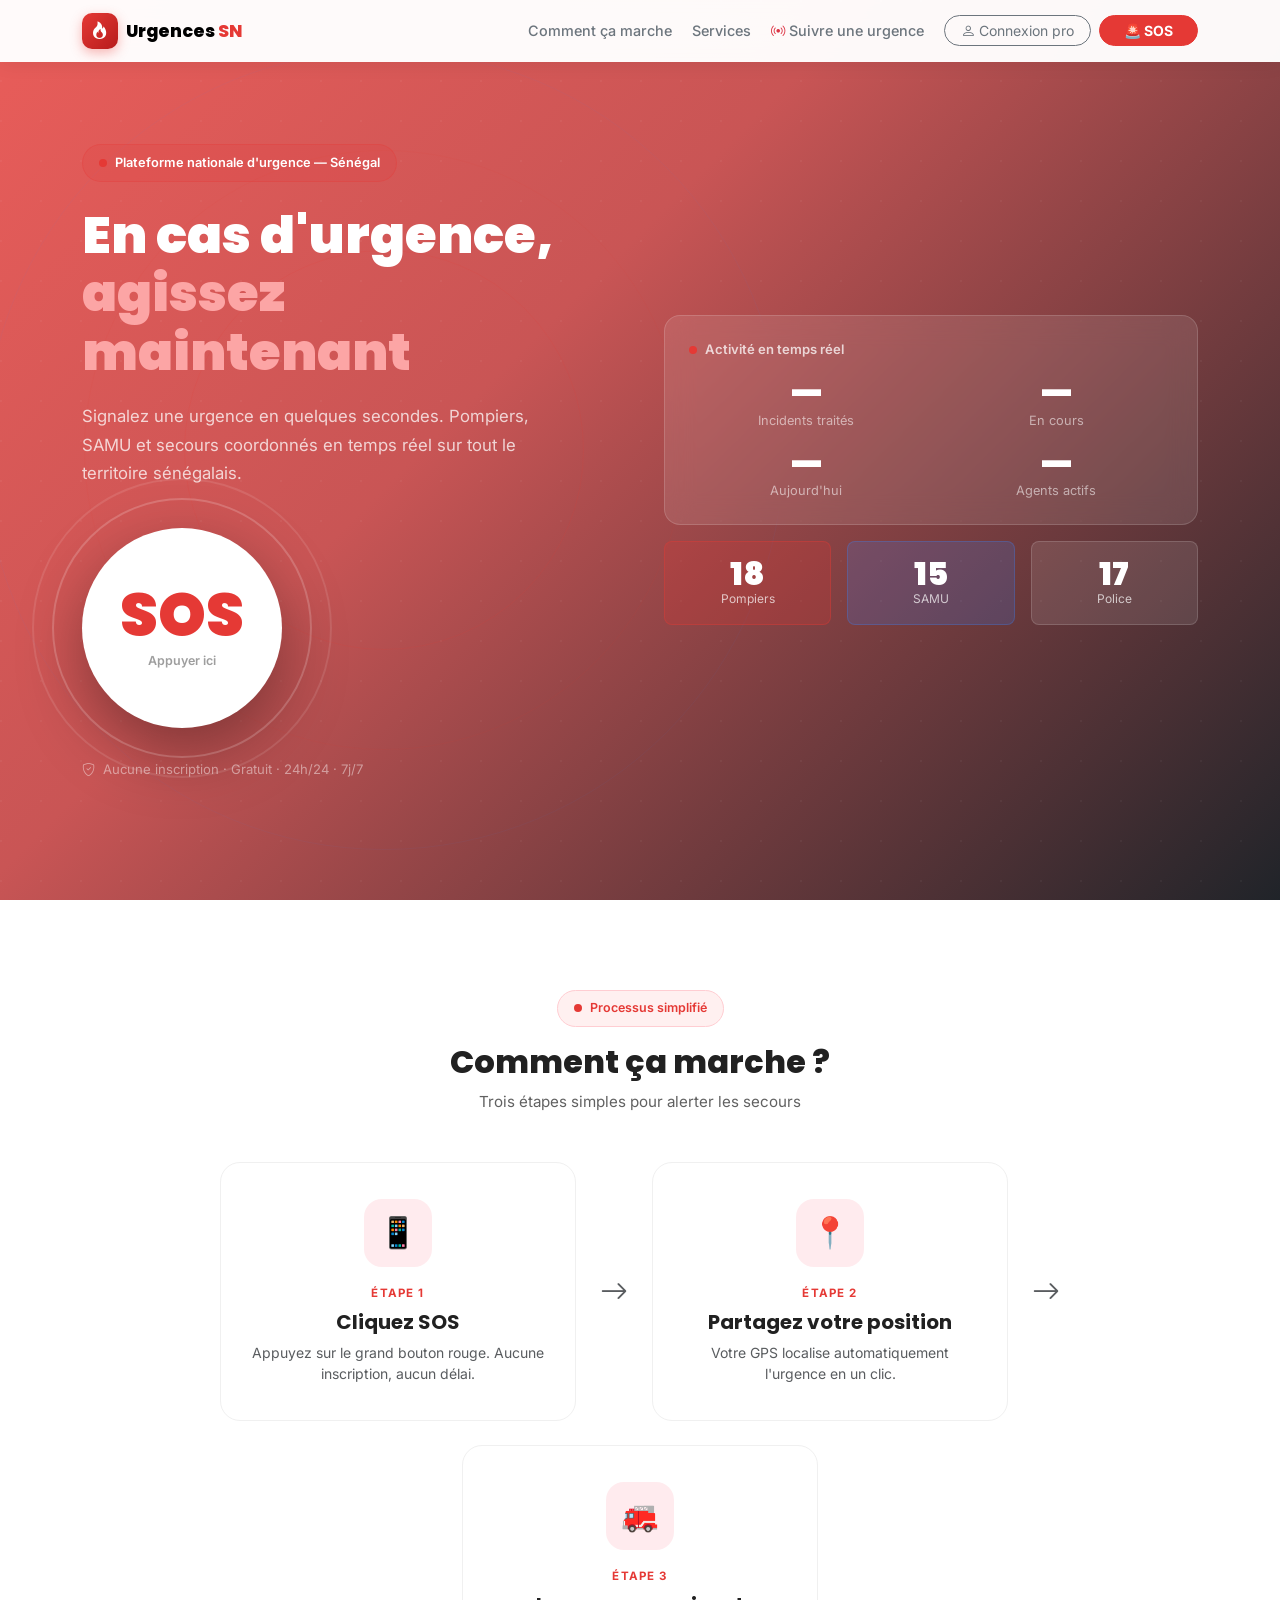
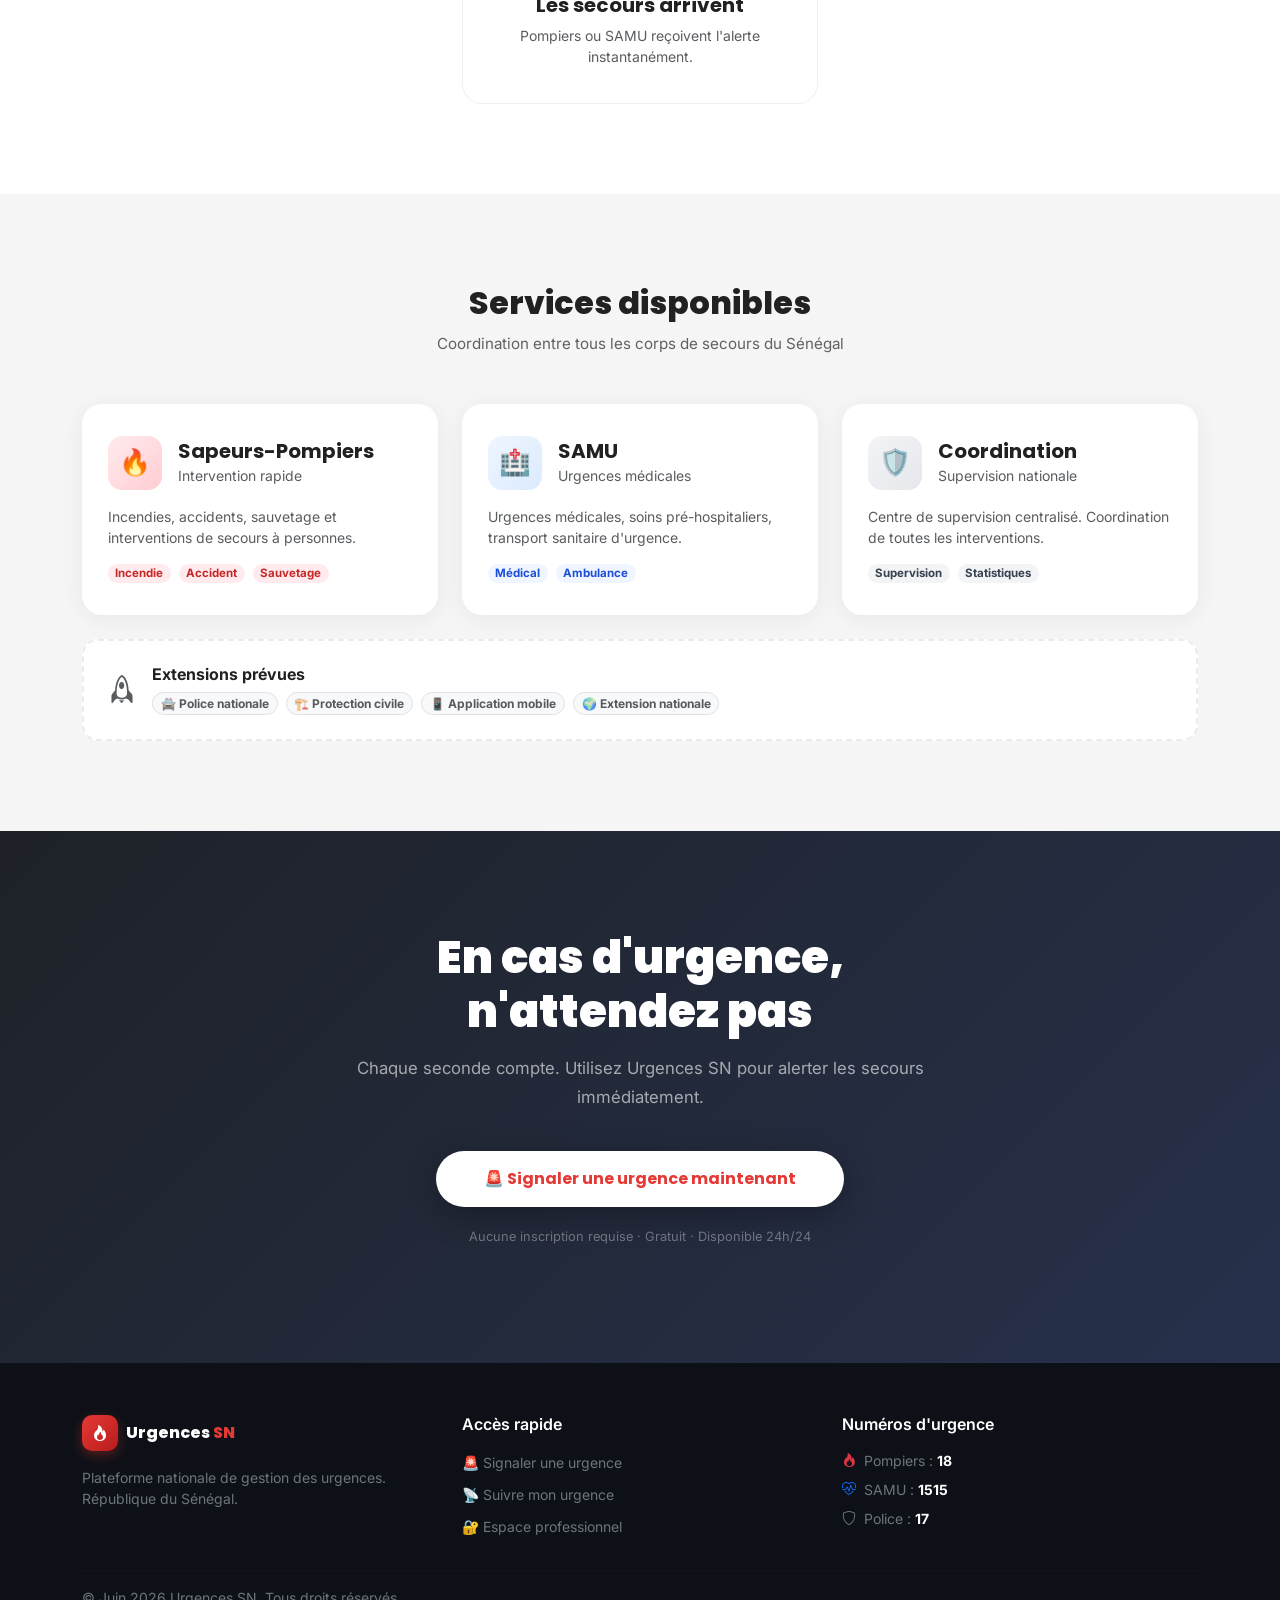
==== frontend/pages/index.html @ b126b970 "🚨 Urgences SN — Plateforme complète (Frontend + Backend Laravel/MySQL)" ====
<!DOCTYPE html>
<html lang="fr">
<head>
    <meta charset="UTF-8">
    <meta name="viewport" content="width=device-width, initial-scale=1.0">
    <title>Urgences SN | Plateforme nationale d'urgence</title>

    <!-- Polices Google -->
    <link href="https://fonts.googleapis.com/css2?family=Inter:wght@400;500;600;700&family=Poppins:wght@700;800;900&display=swap" rel="stylesheet">
    <!-- Bootstrap 5 -->
    <link href="https://cdn.jsdelivr.net/npm/bootstrap@5.3.3/dist/css/bootstrap.min.css" rel="stylesheet">
    <!-- Bootstrap Icons -->
    <link href="https://cdn.jsdelivr.net/npm/bootstrap-icons@1.11.3/font/bootstrap-icons.css" rel="stylesheet">
    <!-- CSS global -->
    <link rel="stylesheet" href="../css/style.css">
</head>
<body>

<!-- ════════════════════════════════════════
     NAVBAR
════════════════════════════════════════ -->
<nav class="navbar navbar-expand-lg navbar-light navbar-urgences fixed-top">
    <div class="container">
        <!-- Logo -->
        <a class="navbar-brand d-flex align-items-center gap-2 text-decoration-none" href="index.html">
            <div class="logo-icon">
                <i class="bi bi-fire text-white" style="font-size:1.1rem"></i>
            </div>
            <span style="font-family:'Poppins',sans-serif;font-weight:800;font-size:1.1rem">
                Urgences <span style="color:#E53935">SN</span>
            </span>
        </a>

        <!-- Toggle mobile -->
        <button class="navbar-toggler border-0" type="button" data-bs-toggle="collapse" data-bs-target="#navMenu">
            <span class="navbar-toggler-icon"></span>
        </button>

        <!-- Liens -->
        <div class="collapse navbar-collapse" id="navMenu">
            <ul class="navbar-nav ms-auto align-items-lg-center gap-1">
                <li class="nav-item">
                    <a href="#comment" class="nav-link text-secondary fw-medium" style="font-size:.9rem">Comment ça marche</a>
                </li>
                <li class="nav-item">
                    <a href="#services" class="nav-link text-secondary fw-medium" style="font-size:.9rem">Services</a>
                </li>
                <li class="nav-item">
                    <a href="suivi.html" class="nav-link text-secondary fw-medium" style="font-size:.9rem">
                        <i class="bi bi-broadcast me-1 text-danger"></i>Suivre une urgence
                    </a>
                </li>
                <li class="nav-item ms-2">
                    <a href="login.html" class="btn btn-outline-secondary btn-sm rounded-pill px-3">
                        <i class="bi bi-person me-1"></i>Connexion pro
                    </a>
                </li>
                <li class="nav-item ms-1">
                    <a href="sos.html" class="btn btn-danger btn-sm rounded-pill px-4 fw-bold"
                       style="background:#E53935;border-color:#E53935">
                        🚨 SOS
                    </a>
                </li>
            </ul>
        </div>
    </div>
</nav>

<!-- ════════════════════════════════════════
     HERO — Image de fond Sénégal
════════════════════════════════════════ -->
<section class="hero-section">
    <!-- Cercles radar décoratifs -->
    <div style="position:absolute;top:50%;left:30%;transform:translate(-50%,-50%);pointer-events:none;z-index:0">
        <div style="width:400px;height:400px;border-radius:50%;border:1px solid rgba(229,57,53,.12);position:absolute;top:50%;left:50%;transform:translate(-50%,-50%)"></div>
        <div style="width:600px;height:600px;border-radius:50%;border:1px solid rgba(229,57,53,.07);position:absolute;top:50%;left:50%;transform:translate(-50%,-50%)"></div>
        <div style="width:800px;height:800px;border-radius:50%;border:1px solid rgba(59,130,246,.05);position:absolute;top:50%;left:50%;transform:translate(-50%,-50%)"></div>
    </div>
    <div class="container position-relative" style="z-index:1">
        <div class="row align-items-center g-5">

            <!-- Colonne gauche : texte + bouton SOS -->
            <div class="col-lg-6 text-white text-center text-lg-start">

                <!-- Badge "en direct" -->
                <div class="d-inline-flex align-items-center gap-2 mb-4 px-3 py-2 rounded-pill"
                     style="background:rgba(229,57,53,.15);border:1px solid rgba(229,57,53,.3);font-size:.8rem;font-weight:600">
                    <span class="dot-pulse" style="background:#E53935"></span>
                    Plateforme nationale d'urgence — Sénégal
                </div>

                <h1 style="font-family:'Poppins',sans-serif;font-weight:900;font-size:clamp(2rem,5vw,3.2rem);line-height:1.15;margin-bottom:20px">
                    En cas d'urgence,<br>
                    <span style="color:#FCA5A5">agissez maintenant</span>
                </h1>

                <p style="font-size:1.05rem;opacity:.75;max-width:460px;margin:0 auto 40px;line-height:1.7" class="mx-lg-0">
                    Signalez une urgence en quelques secondes. Pompiers, SAMU et secours coordonnés en temps réel sur tout le territoire sénégalais.
                </p>

                <!-- Grand bouton SOS avec anneaux -->
                <div class="position-relative d-inline-flex align-items-center justify-content-center mb-4">
                    <div class="sos-ring" style="width:260px;height:260px"></div>
                    <div class="sos-ring" style="width:300px;height:300px;animation-delay:.6s;border-color:rgba(255,255,255,.1)"></div>
                    <a href="sos.html" class="btn-sos">
                        <span style="font-family:'Poppins',sans-serif;font-size:3.8rem;font-weight:900;color:#E53935;line-height:1">SOS</span>
                        <small style="font-size:.78rem;color:#9E9E9E;font-weight:600;margin-top:6px">Appuyer ici</small>
                    </a>
                </div>

                <p style="opacity:.45;font-size:.82rem" class="mt-2">
                    <i class="bi bi-shield-check me-1"></i>
                    Aucune inscription · Gratuit · 24h/24 · 7j/7
                </p>
            </div>

            <!-- Colonne droite : stats + numéros -->
            <div class="col-lg-6">
                <div class="row g-3">

                    <!-- Stats en direct -->
                    <div class="col-12">
                        <div class="rounded-4 p-4"
                             style="background:rgba(255,255,255,.1);backdrop-filter:blur(14px);border:1px solid rgba(255,255,255,.15)">
                            <div class="d-flex align-items-center gap-2 mb-3">
                                <span class="dot-pulse" style="background:#E53935"></span>
                                <span class="text-white fw-semibold" style="font-size:.82rem;opacity:.75">Activité en temps réel</span>
                            </div>
                            <div class="row g-3 text-center text-white">
                                <div class="col-6">
                                    <div style="font-family:'Poppins',sans-serif;font-size:2.2rem;font-weight:900;line-height:1" id="stat-total">—</div>
                                    <div style="font-size:.8rem;opacity:.55">Incidents traités</div>
                                </div>
                                <div class="col-6">
                                    <div style="font-family:'Poppins',sans-serif;font-size:2.2rem;font-weight:900;line-height:1" id="stat-cours">—</div>
                                    <div style="font-size:.8rem;opacity:.55">En cours</div>
                                </div>
                                <div class="col-6">
                                    <div style="font-family:'Poppins',sans-serif;font-size:2.2rem;font-weight:900;line-height:1" id="stat-jour">—</div>
                                    <div style="font-size:.8rem;opacity:.55">Aujourd'hui</div>
                                </div>
                                <div class="col-6">
                                    <div style="font-family:'Poppins',sans-serif;font-size:2.2rem;font-weight:900;line-height:1" id="stat-agents">—</div>
                                    <div style="font-size:.8rem;opacity:.55">Agents actifs</div>
                                </div>
                            </div>
                        </div>
                    </div>

                    <!-- Numéros d'urgence -->
                    <div class="col-4">
                        <div class="rounded-3 p-3 text-center"
                             style="background:rgba(229,57,53,.22);border:1px solid rgba(229,57,53,.35)">
                            <div style="font-family:'Poppins',sans-serif;font-size:2rem;font-weight:900;color:#fff;line-height:1">18</div>
                            <div class="text-white" style="font-size:.75rem;opacity:.7">Pompiers</div>
                        </div>
                    </div>
                    <div class="col-4">
                        <div class="rounded-3 p-3 text-center"
                             style="background:rgba(59,130,246,.18);border:1px solid rgba(59,130,246,.28)">
                            <div style="font-family:'Poppins',sans-serif;font-size:2rem;font-weight:900;color:#fff;line-height:1">15</div>
                            <div class="text-white" style="font-size:.75rem;opacity:.7">SAMU</div>
                        </div>
                    </div>
                    <div class="col-4">
                        <div class="rounded-3 p-3 text-center"
                             style="background:rgba(255,255,255,.1);border:1px solid rgba(255,255,255,.15)">
                            <div style="font-family:'Poppins',sans-serif;font-size:2rem;font-weight:900;color:#fff;line-height:1">17</div>
                            <div class="text-white" style="font-size:.75rem;opacity:.7">Police</div>
                        </div>
                    </div>
                </div>
            </div>
        </div>
    </div>
</section>

<!-- ════════════════════════════════════════
     COMMENT ÇA MARCHE
════════════════════════════════════════ -->
<section class="section-comment" id="comment">
    <div class="container">
        <div class="text-center mb-5">
            <span class="d-inline-flex align-items-center gap-2 px-3 py-2 rounded-pill mb-3"
                  style="background:#FFF0F0;color:#E53935;border:1px solid #FFCDD2;font-size:.78rem;font-weight:600">
                <span class="dot-pulse" style="background:#E53935"></span>
                Processus simplifié
            </span>
            <h2 style="font-family:'Poppins',sans-serif;font-size:2rem;font-weight:800;margin-bottom:10px">Comment ça marche ?</h2>
            <p style="color:#616161;font-size:.95rem;margin-bottom:0">Trois étapes simples pour alerter les secours</p>
        </div>

        <div class="row g-4 justify-content-center align-items-stretch">
            <div class="col-md-4">
                <div class="etape-card">
                    <div class="etape-icon mx-auto">📱</div>
                    <div style="font-size:.72rem;font-weight:700;color:#E53935;text-transform:uppercase;letter-spacing:.1em;margin-bottom:8px">Étape 1</div>
                    <h5 class="fw-bold mb-2">Cliquez SOS</h5>
                    <p class="text-muted small mb-0">Appuyez sur le grand bouton rouge. Aucune inscription, aucun délai.</p>
                </div>
            </div>
            <div class="col-md-auto d-none d-md-flex align-items-center">
                <i class="bi bi-arrow-right text-muted fs-3"></i>
            </div>
            <div class="col-md-4">
                <div class="etape-card">
                    <div class="etape-icon mx-auto">📍</div>
                    <div style="font-size:.72rem;font-weight:700;color:#E53935;text-transform:uppercase;letter-spacing:.1em;margin-bottom:8px">Étape 2</div>
                    <h5 class="fw-bold mb-2">Partagez votre position</h5>
                    <p class="text-muted small mb-0">Votre GPS localise automatiquement l'urgence en un clic.</p>
                </div>
            </div>
            <div class="col-md-auto d-none d-md-flex align-items-center">
                <i class="bi bi-arrow-right text-muted fs-3"></i>
            </div>
            <div class="col-md-4">
                <div class="etape-card">
                    <div class="etape-icon mx-auto">🚒</div>
                    <div style="font-size:.72rem;font-weight:700;color:#E53935;text-transform:uppercase;letter-spacing:.1em;margin-bottom:8px">Étape 3</div>
                    <h5 class="fw-bold mb-2">Les secours arrivent</h5>
                    <p class="text-muted small mb-0">Pompiers ou SAMU reçoivent l'alerte instantanément.</p>
                </div>
            </div>
        </div>
    </div>
</section>

<!-- ════════════════════════════════════════
     SERVICES
════════════════════════════════════════ -->
<section class="section-services" id="services">
    <div class="container">
        <div class="text-center mb-5">
            <h2 style="font-family:'Poppins',sans-serif;font-size:2rem;font-weight:800;margin-bottom:10px">Services disponibles</h2>
            <p style="color:#616161;font-size:.95rem">Coordination entre tous les corps de secours du Sénégal</p>
        </div>

        <div class="row g-4">
            <div class="col-md-4">
                <div class="service-card">
                    <div class="d-flex align-items-center gap-3 mb-3">
                        <div style="width:54px;height:54px;border-radius:14px;background:linear-gradient(135deg,#FFEBEE,#FFCDD2);display:flex;align-items:center;justify-content:center;font-size:1.6rem;flex-shrink:0">🔥</div>
                        <div>
                            <h5 class="fw-bold mb-0">Sapeurs-Pompiers</h5>
                            <small class="text-muted">Intervention rapide</small>
                        </div>
                    </div>
                    <p class="text-muted small mb-3">Incendies, accidents, sauvetage et interventions de secours à personnes.</p>
                    <div class="d-flex flex-wrap gap-2">
                        <span class="badge rounded-pill" style="background:#FFEBEE;color:#C62828;font-size:.72rem">Incendie</span>
                        <span class="badge rounded-pill" style="background:#FFEBEE;color:#C62828;font-size:.72rem">Accident</span>
                        <span class="badge rounded-pill" style="background:#FFEBEE;color:#C62828;font-size:.72rem">Sauvetage</span>
                    </div>
                </div>
            </div>
            <div class="col-md-4">
                <div class="service-card">
                    <div class="d-flex align-items-center gap-3 mb-3">
                        <div style="width:54px;height:54px;border-radius:14px;background:linear-gradient(135deg,#EFF6FF,#DBEAFE);display:flex;align-items:center;justify-content:center;font-size:1.6rem;flex-shrink:0">🏥</div>
                        <div>
                            <h5 class="fw-bold mb-0">SAMU</h5>
                            <small class="text-muted">Urgences médicales</small>
                        </div>
                    </div>
                    <p class="text-muted small mb-3">Urgences médicales, soins pré-hospitaliers, transport sanitaire d'urgence.</p>
                    <div class="d-flex flex-wrap gap-2">
                        <span class="badge rounded-pill" style="background:#EFF6FF;color:#1D4ED8;font-size:.72rem">Médical</span>
                        <span class="badge rounded-pill" style="background:#EFF6FF;color:#1D4ED8;font-size:.72rem">Ambulance</span>
                    </div>
                </div>
            </div>
            <div class="col-md-4">
                <div class="service-card">
                    <div class="d-flex align-items-center gap-3 mb-3">
                        <div style="width:54px;height:54px;border-radius:14px;background:linear-gradient(135deg,#F3F4F6,#E5E7EB);display:flex;align-items:center;justify-content:center;font-size:1.6rem;flex-shrink:0">🛡️</div>
                        <div>
                            <h5 class="fw-bold mb-0">Coordination</h5>
                            <small class="text-muted">Supervision nationale</small>
                        </div>
                    </div>
                    <p class="text-muted small mb-3">Centre de supervision centralisé. Coordination de toutes les interventions.</p>
                    <div class="d-flex flex-wrap gap-2">
                        <span class="badge rounded-pill" style="background:#F3F4F6;color:#374151;font-size:.72rem">Supervision</span>
                        <span class="badge rounded-pill" style="background:#F3F4F6;color:#374151;font-size:.72rem">Statistiques</span>
                    </div>
                </div>
            </div>
        </div>

        <!-- Extensions futures -->
        <div class="mt-4 rounded-4 p-4" style="background:#fff;border:2px dashed #E9ECEF">
            <div class="d-flex align-items-center gap-3">
                <i class="bi bi-rocket text-muted fs-3"></i>
                <div>
                    <h6 class="fw-bold mb-2">Extensions prévues</h6>
                    <div class="d-flex flex-wrap gap-2">
                        <span class="badge bg-light text-muted border rounded-pill" style="font-size:.75rem">🚔 Police nationale</span>
                        <span class="badge bg-light text-muted border rounded-pill" style="font-size:.75rem">🏗️ Protection civile</span>
                        <span class="badge bg-light text-muted border rounded-pill" style="font-size:.75rem">📱 Application mobile</span>
                        <span class="badge bg-light text-muted border rounded-pill" style="font-size:.75rem">🌍 Extension nationale</span>
                    </div>
                </div>
            </div>
        </div>
    </div>
</section>

<!-- ════════════════════════════════════════
     CTA FINALE
════════════════════════════════════════ -->
<section class="section-cta">
    <div class="container">
        <div class="col-lg-7 mx-auto">
            <h2 style="font-family:'Poppins',sans-serif;font-weight:900;font-size:clamp(1.8rem,4vw,2.8rem);color:#fff;margin-bottom:16px">
                En cas d'urgence,<br>n'attendez pas
            </h2>
            <p style="color:rgba(255,255,255,.6);font-size:1.05rem;margin-bottom:40px;line-height:1.7">
                Chaque seconde compte. Utilisez Urgences SN pour alerter les secours immédiatement.
            </p>
            <a href="sos.html"
               style="background:#fff;color:#E53935;font-family:'Poppins',sans-serif;font-weight:700;font-size:1rem;padding:16px 48px;border-radius:50px;text-decoration:none;display:inline-block;box-shadow:0 8px 32px rgba(0,0,0,.3)">
                🚨 Signaler une urgence maintenant
            </a>
            <p style="color:rgba(255,255,255,.35);font-size:.8rem;margin-top:20px">
                Aucune inscription requise · Gratuit · Disponible 24h/24
            </p>
        </div>
    </div>
</section>

<!-- ════════════════════════════════════════
     FOOTER
════════════════════════════════════════ -->
<footer class="footer-urgences">
    <div class="container">
        <div class="row g-4 mb-4">
            <div class="col-md-4">
                <div class="d-flex align-items-center gap-2 mb-3">
                    <div class="logo-icon"><i class="bi bi-fire text-white"></i></div>
                    <span style="font-family:'Poppins',sans-serif;font-weight:800;color:#fff">
                        Urgences <span style="color:#E53935">SN</span>
                    </span>
                </div>
                <p class="text-secondary small">Plateforme nationale de gestion des urgences. République du Sénégal.</p>
            </div>
            <div class="col-md-4">
                <h6 class="text-white fw-semibold mb-3">Accès rapide</h6>
                <ul class="list-unstyled mb-0">
                    <li class="mb-2"><a href="sos.html" class="text-secondary small text-decoration-none">🚨 Signaler une urgence</a></li>
                    <li class="mb-2"><a href="suivi.html" class="text-secondary small text-decoration-none">📡 Suivre mon urgence</a></li>
                    <li class="mb-2"><a href="login.html" class="text-secondary small text-decoration-none">🔐 Espace professionnel</a></li>
                </ul>
            </div>
            <div class="col-md-4">
                <h6 class="text-white fw-semibold mb-3">Numéros d'urgence</h6>
                <ul class="list-unstyled mb-0">
                    <li class="mb-2 text-secondary small"><i class="bi bi-fire me-2 text-danger"></i>Pompiers : <strong class="text-white">18</strong></li>
                    <li class="mb-2 text-secondary small"><i class="bi bi-heart-pulse me-2 text-primary"></i>SAMU : <strong class="text-white">1515</strong></li>
                    <li class="mb-2 text-secondary small"><i class="bi bi-shield me-2"></i>Police : <strong class="text-white">17</strong></li>
                </ul>
            </div>
        </div>
        <hr style="border-color:rgba(255,255,255,.07)">
        <div class="d-flex flex-column flex-md-row justify-content-between align-items-center gap-2">
            <p class="text-secondary small mb-0">© Juin 2026 Urgences SN. Tous droits réservés</p>
        </div>
    </div>
</footer>

<!-- Scripts -->
<script src="https://cdn.jsdelivr.net/npm/bootstrap@5.3.3/dist/js/bootstrap.bundle.min.js"></script>
<script src="../js/api.js"></script>
<script>
    // Charger les statistiques depuis l'API Laravel
    fetch(API_URL + '/stats')
        .then(r => r.json())
        .then(data => {
            document.getElementById('stat-total').textContent  = data.total   ?? '—';
            document.getElementById('stat-cours').textContent  = data.en_cours ?? '—';
            document.getElementById('stat-jour').textContent   = data.jour    ?? '—';
            document.getElementById('stat-agents').textContent = data.agents  ?? '—';
        })
        .catch(() => {});

    // Rafraîchir toutes les 30 secondes
    setInterval(() => {
        fetch(API_URL + '/stats')
            .then(r => r.json())
            .then(data => {
                document.getElementById('stat-total').textContent  = data.total;
                document.getElementById('stat-cours').textContent  = data.en_cours;
                document.getElementById('stat-jour').textContent   = data.jour;
                document.getElementById('stat-agents').textContent = data.agents;
            }).catch(() => {});
    }, 30000);
</script>
</body>
</html>
---- frontend/css/style.css ----
/* ════════════════════════════════════════════
   URGENCES SN — Feuille de style globale
   Stack : HTML5 / CSS3 / Bootstrap 5
   Auteur : Projet mémoire de licence
════════════════════════════════════════════ */

/* ── Variables couleurs (prompt) ── */
:root {
    --rouge:        #E53935;
    --rouge-fonce:  #B71C1C;
    --rouge-clair:  #FFEBEE;
    --bleu-samu:    #1E88E5;
    --gris-clair:   #F5F5F5;
    --gris-texte:   #616161;
    --sombre:       #0B0F1A;
    --card-dark:    #1A2235;
    --border-dark:  rgba(255,255,255,.07);
}

/* ── Typographie ── */
body {
    font-family: 'Inter', sans-serif;
    color: #212121;
}
h1, h2, h3, h4, h5, .font-poppins {
    font-family: 'Poppins', sans-serif;
}

/* ════════════════════════════════════════════
   NAVBAR
════════════════════════════════════════════ */
.navbar-urgences {
    background: rgba(255,255,255,.97) !important;
    backdrop-filter: blur(12px);
    box-shadow: 0 1px 20px rgba(0,0,0,.08);
}
.logo-icon {
    width: 36px; height: 36px;
    background: linear-gradient(135deg, var(--rouge), var(--rouge-fonce));
    border-radius: 10px;
    display: flex; align-items: center; justify-content: center;
    box-shadow: 0 4px 12px rgba(229,57,53,.35);
    flex-shrink: 0;
}

/* ════════════════════════════════════════════
   BOUTON SOS ANIMÉ
════════════════════════════════════════════ */
.btn-sos {
    width: 200px; height: 200px;
    border-radius: 50%;
    background: #fff;
    border: none;
    color: var(--rouge);
    text-decoration: none;
    display: inline-flex;
    flex-direction: column;
    align-items: center;
    justify-content: center;
    box-shadow: 0 0 0 0 rgba(255,255,255,.5), 0 24px 64px rgba(0,0,0,.35);
    animation: sos-pulse 2s infinite;
    transition: transform .15s;
    cursor: pointer;
}
.btn-sos:hover  { transform: scale(1.06); color: var(--rouge-fonce); }
.btn-sos:active { transform: scale(.96); }

@keyframes sos-pulse {
    0%   { box-shadow: 0 0 0 0 rgba(255,255,255,.55), 0 24px 64px rgba(0,0,0,.35); }
    70%  { box-shadow: 0 0 0 32px rgba(255,255,255,0), 0 24px 64px rgba(0,0,0,.35); }
    100% { box-shadow: 0 0 0 0 rgba(255,255,255,0), 0 24px 64px rgba(0,0,0,.35); }
}

/* Anneaux autour du SOS */
.sos-ring {
    position: absolute;
    border-radius: 50%;
    border: 2px solid rgba(255,255,255,.18);
    animation: ring-expand 2s infinite;
    pointer-events: none;
}
@keyframes ring-expand {
    0%   { transform: scale(1); opacity: 1; }
    100% { transform: scale(1.5); opacity: 0; }
}

/* ════════════════════════════════════════════
   SECTIONS PAGE D'ACCUEIL
════════════════════════════════════════════ */

/* Hero — Dakar / ville sénégalaise (photo urbaine Afrique de l'Ouest) */
.hero-section {
    min-height: 100vh;
    background:
        linear-gradient(135deg, rgba(229,57,53,.82) 0%, rgba(183,28,28,.75) 40%, rgba(13,17,23,.92) 100%),
        url('https://images.unsplash.com/photo-1547471080-7cc2caa01a7e?w=1600&q=80') center/cover no-repeat;
    display: flex;
    align-items: center;
    padding: 100px 0 60px;
    position: relative;
    overflow: hidden;
}
/* Motif de points subtil */
.hero-section::before {
    content: '';
    position: absolute; inset: 0;
    background-image: radial-gradient(circle at 1px 1px, rgba(255,255,255,.04) 1px, transparent 0);
    background-size: 40px 40px;
    pointer-events: none;
}

/* Section "Comment ça marche" */
.section-comment { padding: 90px 0; background: #fff; }

/* Section services — secours / ambulance */
.section-services {
    padding: 90px 0;
    background:
        linear-gradient(rgba(245,245,245,.96), rgba(245,245,245,.96)),
        url('https://images.unsplash.com/photo-1582213782179-e0d53f98f2ca?w=1600&q=60') center/cover no-repeat;
}

/* Section CTA — pompiers intervention */
.section-cta {
    padding: 100px 0;
    background:
        linear-gradient(135deg, rgba(13,17,23,.93) 0%, rgba(22,33,62,.93) 100%),
        url('https://images.unsplash.com/photo-1504711434969-e33886168f5c?w=1600&q=80') center/cover no-repeat;
    text-align: center;
}

/* ── Cartes étapes ── */
.etape-card {
    border-radius: 20px;
    padding: 36px 28px;
    border: 1px solid #F0F0F0;
    transition: transform .3s, box-shadow .3s;
    background: #fff;
    text-align: center;
    height: 100%;
}
.etape-card:hover {
    transform: translateY(-8px);
    box-shadow: 0 20px 60px rgba(229,57,53,.1);
}
.etape-icon {
    width: 68px; height: 68px;
    border-radius: 18px;
    background: var(--rouge-clair);
    display: inline-flex; align-items: center; justify-content: center;
    font-size: 1.9rem;
    margin-bottom: 18px;
}

/* ── Cartes services ── */
.service-card {
    background: #fff;
    border-radius: 20px;
    padding: 32px 26px;
    box-shadow: 0 4px 24px rgba(0,0,0,.06);
    border: none;
    height: 100%;
    transition: transform .3s, box-shadow .3s;
}
.service-card:hover {
    transform: translateY(-6px);
    box-shadow: 0 16px 48px rgba(0,0,0,.12);
}

/* ════════════════════════════════════════════
   FORMULAIRE SOS
════════════════════════════════════════════ */
/* SOS header — urgence médicale */
.sos-header {
    background:
        linear-gradient(135deg, rgba(229,57,53,.92) 0%, rgba(183,28,28,.88) 100%),
        url('https://images.unsplash.com/photo-1504711434969-e33886168f5c?w=1200&q=70') center/cover no-repeat;
    padding: 48px 0 40px;
    color: white;
}

/* Boutons de sélection du type d'urgence */
.type-urgence-btn {
    cursor: pointer;
    border-radius: 16px;
    border: 2px solid #E9ECEF;
    background: #fff;
    padding: 22px 12px;
    transition: all .2s;
    text-align: center;
    width: 100%;
    display: block;
}
.type-urgence-btn:hover   { border-color: var(--rouge); box-shadow: 0 4px 16px rgba(229,57,53,.15); }
.type-urgence-btn.selected {
    border-color: var(--rouge);
    background: var(--rouge-clair);
    box-shadow: 0 4px 16px rgba(229,57,53,.2);
}
.type-urgence-btn .icon { font-size: 2.2rem; display: block; margin-bottom: 8px; }

/* ════════════════════════════════════════════
   PAGE DE CONNEXION
════════════════════════════════════════════ */
/* Login — salle de commandement / centre de contrôle */
.login-page {
    min-height: 100vh;
    background:
        linear-gradient(135deg, rgba(13,17,23,.92) 0%, rgba(22,33,62,.88) 100%),
        url('https://images.unsplash.com/photo-1504711434969-e33886168f5c?w=1600&q=70') center/cover no-repeat fixed;
    display: flex;
    align-items: center;
    justify-content: center;
    padding: 20px;
}
.login-card {
    background: rgba(255,255,255,.06);
    backdrop-filter: blur(20px);
    border: 1px solid rgba(255,255,255,.12);
    border-radius: 20px;
    padding: 32px;
    width: 100%;
    max-width: 420px;
}

/* ════════════════════════════════════════════
   DASHBOARD (commun pompiers / samu / admin)
════════════════════════════════════════════ */
.dash-body {
    background: var(--sombre);
    color: #E2E8F0;
    font-family: 'Inter', sans-serif;
    margin: 0;
}

/* Sidebar */
/* Sidebar — texture sombre Dakar */
.sidebar {
    width: 248px;
    height: 100vh;
    position: fixed;
    top: 0; left: 0;
    z-index: 200;
    display: flex;
    flex-direction: column;
    background:
        linear-gradient(180deg, rgba(7,11,18,.98) 0%, rgba(7,11,18,.99) 100%),
        url('https://images.unsplash.com/photo-1547471080-7cc2caa01a7e?w=600&q=30') center/cover no-repeat;
    border-right: 1px solid var(--border-dark);
}
.sidebar-logo {
    padding: 18px;
    border-bottom: 1px solid var(--border-dark);
    display: flex; align-items: center; gap: 10px;
    text-decoration: none; flex-shrink: 0;
}
.sidebar-logo-icon {
    width: 34px; height: 34px;
    background: linear-gradient(135deg, #E53935, #B71C1C);
    border-radius: 9px;
    display: flex; align-items: center; justify-content: center;
    box-shadow: 0 4px 12px rgba(229,57,53,.4);
    flex-shrink: 0;
}
.sidebar-nav { flex: 1; padding: 14px 10px; overflow-y: auto; }
.sidebar-label {
    font-size: .65rem; font-weight: 700;
    text-transform: uppercase; letter-spacing: .12em;
    color: rgba(255,255,255,.35);
    padding: 10px 8px 4px;
}
.nav-link-dash {
    display: flex; align-items: center; gap: 9px;
    color: rgba(255,255,255,.6);
    border-radius: 9px;
    padding: .55rem .85rem;
    font-size: .855rem; font-weight: 500;
    transition: all .18s;
    text-decoration: none;
    margin-bottom: 2px;
}
.nav-link-dash i { font-size: .95rem; width: 16px; text-align: center; flex-shrink: 0; }
.nav-link-dash:hover { background: rgba(255,255,255,.06); color: #fff; }
.nav-link-dash.active {
    background: rgba(229,57,53,.14);
    color: #fff;
    border-left: 3px solid var(--rouge);
    padding-left: calc(.85rem - 3px);
}
.sidebar-user {
    padding: 14px;
    border-top: 1px solid var(--border-dark);
    flex-shrink: 0;
}
.user-avatar {
    width: 34px; height: 34px;
    border-radius: 50%;
    background: linear-gradient(135deg, #374151, #1F2937);
    display: flex; align-items: center; justify-content: center;
    font-size: .85rem; font-weight: 700; color: #fff;
    flex-shrink: 0;
}

/* Contenu principal */
.main-content { margin-left: 248px; min-height: 100vh; display: flex; flex-direction: column; }
.topbar {
    background: #111827;
    border-bottom: 1px solid var(--border-dark);
    padding: .85rem 1.75rem;
    display: flex; align-items: center; justify-content: space-between;
    position: sticky; top: 0; z-index: 100; flex-shrink: 0;
}
.page-content { padding: 26px; flex: 1; }

/* Composants dashboard */
.card-dark {
    background: var(--card-dark);
    border: 1px solid var(--border-dark);
    border-radius: 14px;
}
.stat-number {
    font-family: 'Poppins', sans-serif;
    font-size: 2.1rem; font-weight: 900; line-height: 1;
}

/* Badges de statut */
.badge-en_attente     { background: rgba(239,68,68,.14);  color: #FCA5A5; border: 1px solid rgba(239,68,68,.25);  border-radius: 50px; padding: 3px 10px; font-size: .75rem; font-weight: 600; display: inline-block; }
.badge-pris_en_charge { background: rgba(245,158,11,.14); color: #FCD34D; border: 1px solid rgba(245,158,11,.25); border-radius: 50px; padding: 3px 10px; font-size: .75rem; font-weight: 600; display: inline-block; }
.badge-en_route       { background: rgba(59,130,246,.14); color: #93C5FD; border: 1px solid rgba(59,130,246,.25); border-radius: 50px; padding: 3px 10px; font-size: .75rem; font-weight: 600; display: inline-block; }
.badge-sur_place      { background: rgba(139,92,246,.14); color: #C4B5FD; border: 1px solid rgba(139,92,246,.25); border-radius: 50px; padding: 3px 10px; font-size: .75rem; font-weight: 600; display: inline-block; }
.badge-termine        { background: rgba(34,197,94,.14);  color: #86EFAC; border: 1px solid rgba(34,197,94,.25);  border-radius: 50px; padding: 3px 10px; font-size: .75rem; font-weight: 600; display: inline-block; }

/* Ligne incident */
.incident-row {
    cursor: pointer; border-radius: 10px;
    padding: .6rem .8rem;
    border: 1px solid transparent;
    transition: all .15s;
}
.incident-row:hover   { background: rgba(255,255,255,.04); }
.incident-row.selected { background: rgba(229,57,53,.08); border-color: rgba(229,57,53,.25); }

/* Panneau de détail */
.detail-panel {
    background: var(--card-dark);
    border: 1px solid var(--border-dark);
    border-radius: 14px;
    padding: 1.4rem;
    min-height: 280px;
}

/* Onglets sombres */
.nav-tabs-dark { border-bottom: 1px solid var(--border-dark); gap: 2px; margin-bottom: 20px; }
.nav-tabs-dark .nav-link {
    color: rgba(255,255,255,.5); border: none;
    border-radius: 8px 8px 0 0;
    padding: .5rem 1.1rem; font-size: .855rem; font-weight: 500;
    background: transparent; transition: all .15s; cursor: pointer;
}
.nav-tabs-dark .nav-link:hover  { color: #fff; background: rgba(255,255,255,.04); }
.nav-tabs-dark .nav-link.active { color: #fff; background: rgba(229,57,53,.1); border-bottom: 2px solid var(--rouge); }

/* Notification popup */
.notif-popup {
    position: fixed; top: 80px; right: 20px; z-index: 9999;
    background: #1A2235; border: 1px solid rgba(229,57,53,.4);
    border-left: 4px solid var(--rouge);
    border-radius: 12px; padding: 14px 18px;
    min-width: 300px; max-width: 360px;
    box-shadow: 0 8px 32px rgba(0,0,0,.4);
    animation: slideIn .3s ease;
    display: none;
}
@keyframes slideIn {
    from { transform: translateX(120%); opacity: 0; }
    to   { transform: translateX(0);    opacity: 1; }
}

/* Dot clignotant */
.dot-pulse {
    width: 8px; height: 8px; border-radius: 50%;
    animation: blink 1.2s infinite; display: inline-block;
}
@keyframes blink { 0%, 100% { opacity: 1; } 50% { opacity: .25; } }

/* Carte Leaflet */
.leaflet-container { border-radius: 12px; }

/* ── Responsive sidebar mobile ── */
@media (max-width: 768px) {
    .sidebar      { transform: translateX(-100%); transition: transform .28s; }
    .sidebar.open { transform: translateX(0); }
    .main-content { margin-left: 0; }
    .btn-sos      { width: 160px; height: 160px; }
}

/* ── Footer ── */
.footer-urgences { background: #0D1117; padding: 52px 0 24px; }
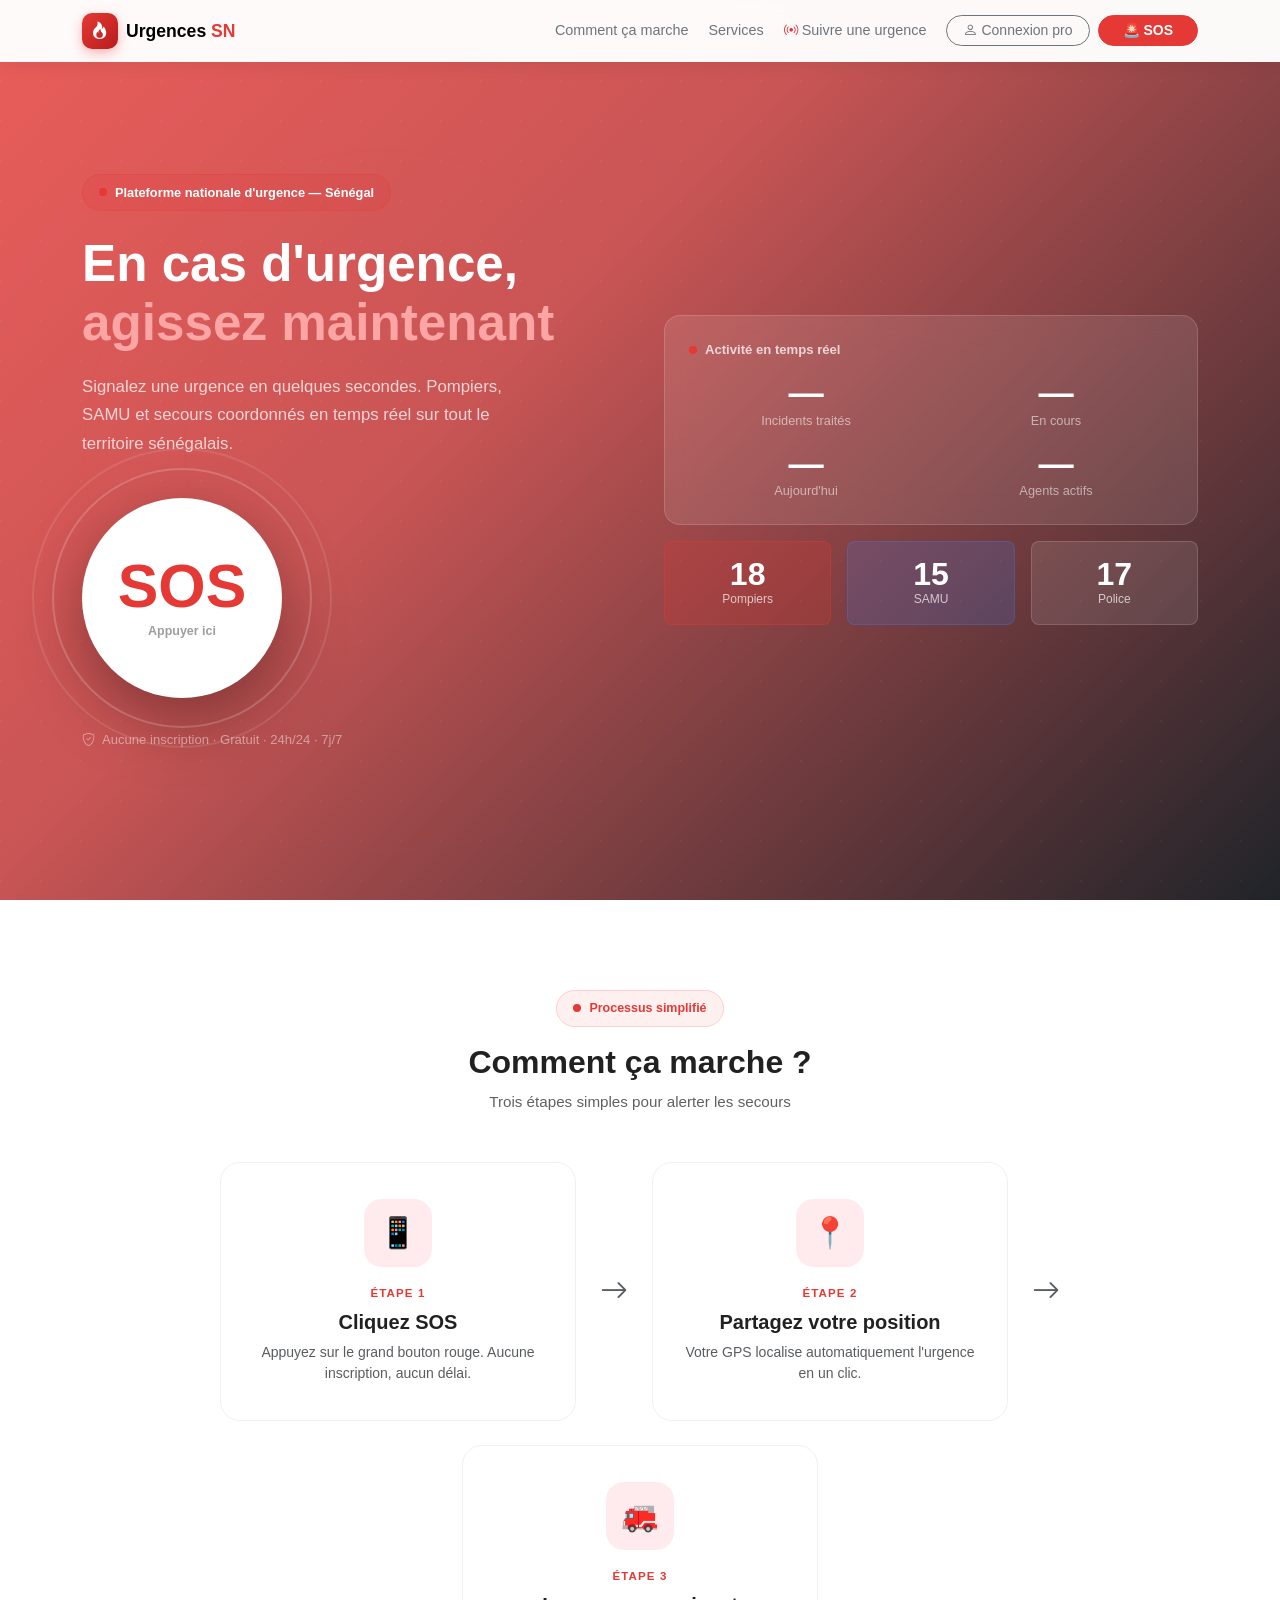
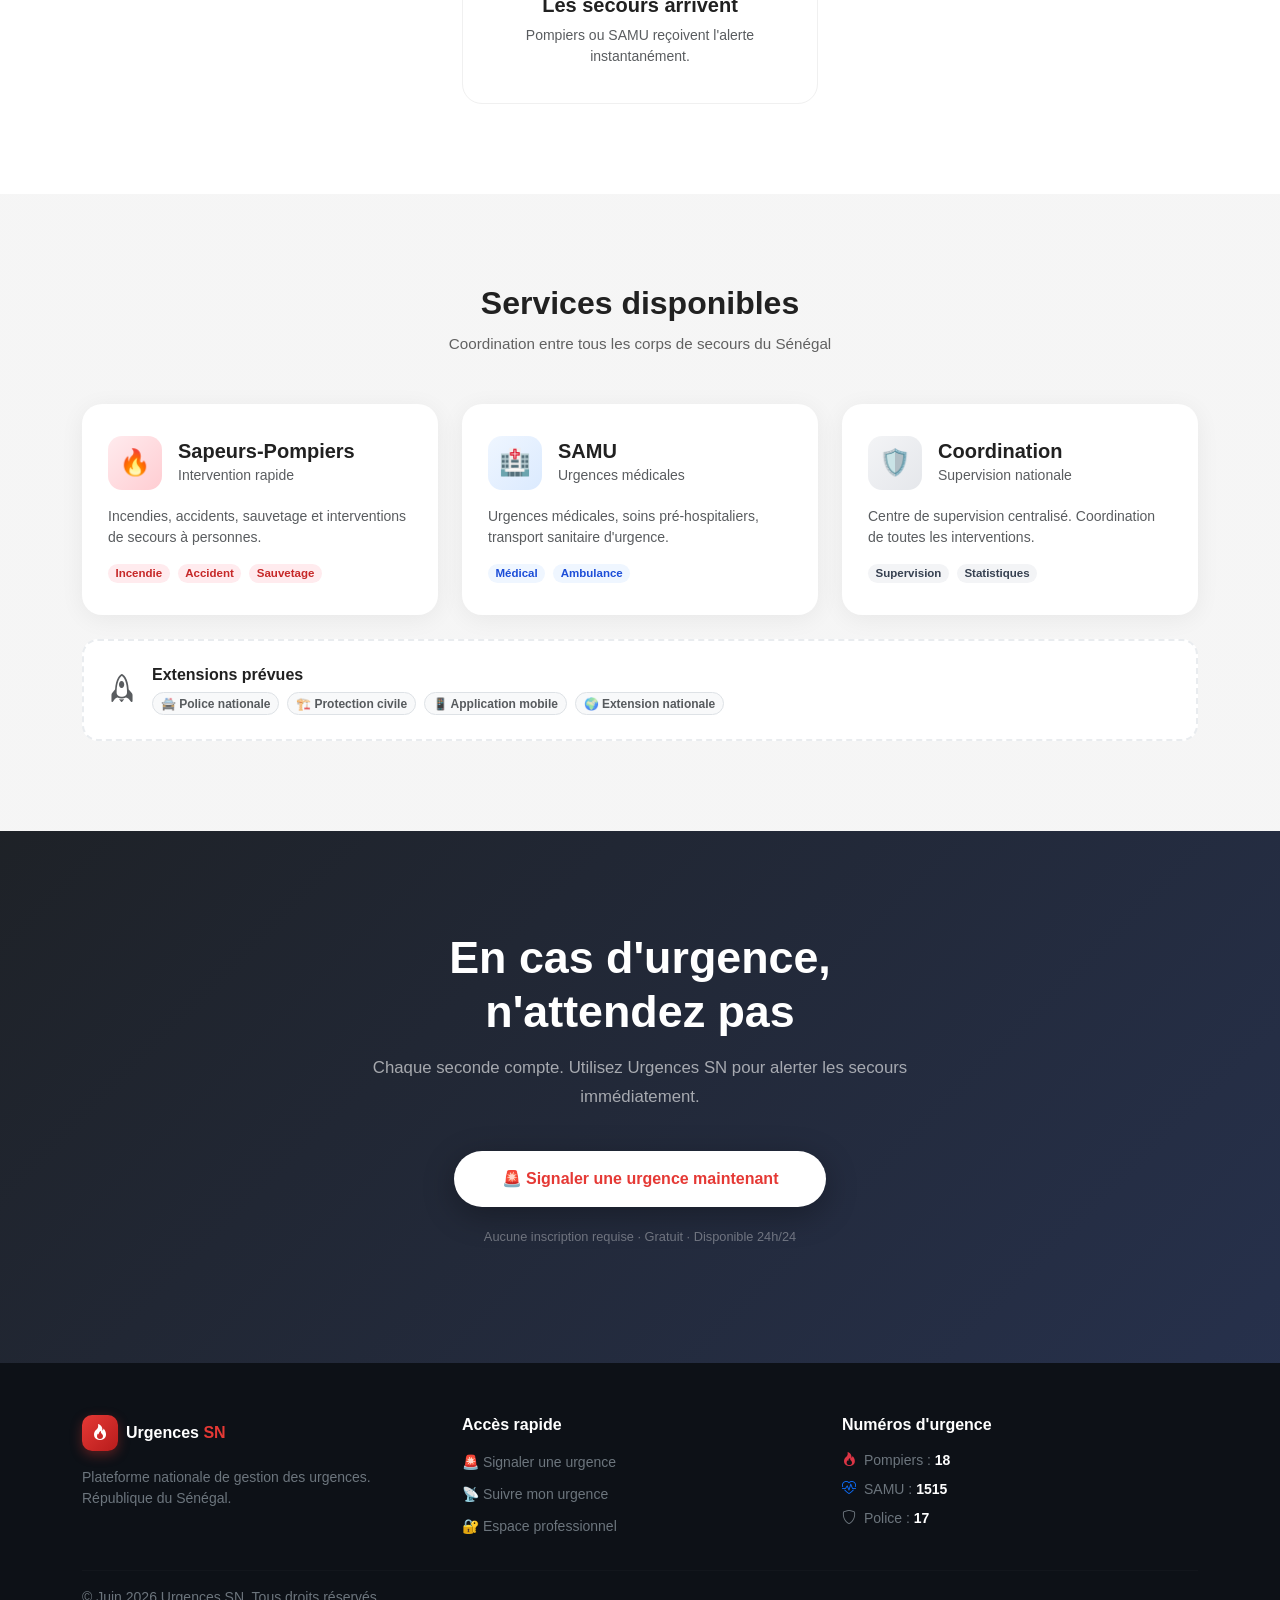
==== commit 90b5a35b: "libs: toutes les dépendances en local (Bootstrap, Icons, Leaflet, Fonts)" ====
--- a/frontend/pages/index.html
+++ b/frontend/pages/index.html
@@ -6,11 +6,11 @@
     <title>Urgences SN | Plateforme nationale d'urgence</title>
 
     <!-- Polices Google -->
-    <link href="https://fonts.googleapis.com/css2?family=Inter:wght@400;500;600;700&family=Poppins:wght@700;800;900&display=swap" rel="stylesheet">
+    <link rel="stylesheet" href="../libs/fonts/fonts.css">
     <!-- Bootstrap 5 -->
-    <link href="https://cdn.jsdelivr.net/npm/bootstrap@5.3.3/dist/css/bootstrap.min.css" rel="stylesheet">
+    <link href="../libs/bootstrap/css/bootstrap.min.css" rel="stylesheet">
     <!-- Bootstrap Icons -->
-    <link href="https://cdn.jsdelivr.net/npm/bootstrap-icons@1.11.3/font/bootstrap-icons.css" rel="stylesheet">
+    <link href="../libs/bootstrap-icons/bootstrap-icons.min.css" rel="stylesheet">
     <!-- CSS global -->
     <link rel="stylesheet" href="../css/style.css">
 </head>
@@ -368,7 +368,7 @@
 </footer>
 
 <!-- Scripts -->
-<script src="https://cdn.jsdelivr.net/npm/bootstrap@5.3.3/dist/js/bootstrap.bundle.min.js"></script>
+<script src="../libs/bootstrap/js/bootstrap.bundle.min.js"></script>
 <script src="../js/api.js"></script>
 <script>
     // Charger les statistiques depuis l'API Laravel
--- a/frontend/libs/fonts/fonts.css
+++ b/frontend/libs/fonts/fonts.css
@@ -0,0 +1,24 @@
+@font-face {
+    font-family: 'Inter';
+    font-style: normal;
+    font-weight: 400 700;
+    src: url('../libs/fonts/inter.woff2') format('woff2');
+}
+@font-face {
+    font-family: 'Poppins';
+    font-style: normal;
+    font-weight: 700;
+    src: url('../libs/fonts/poppins-700.woff2') format('woff2');
+}
+@font-face {
+    font-family: 'Poppins';
+    font-style: normal;
+    font-weight: 800;
+    src: url('../libs/fonts/poppins-800.woff2') format('woff2');
+}
+@font-face {
+    font-family: 'Poppins';
+    font-style: normal;
+    font-weight: 900;
+    src: url('../libs/fonts/poppins-900.woff2') format('woff2');
+}
